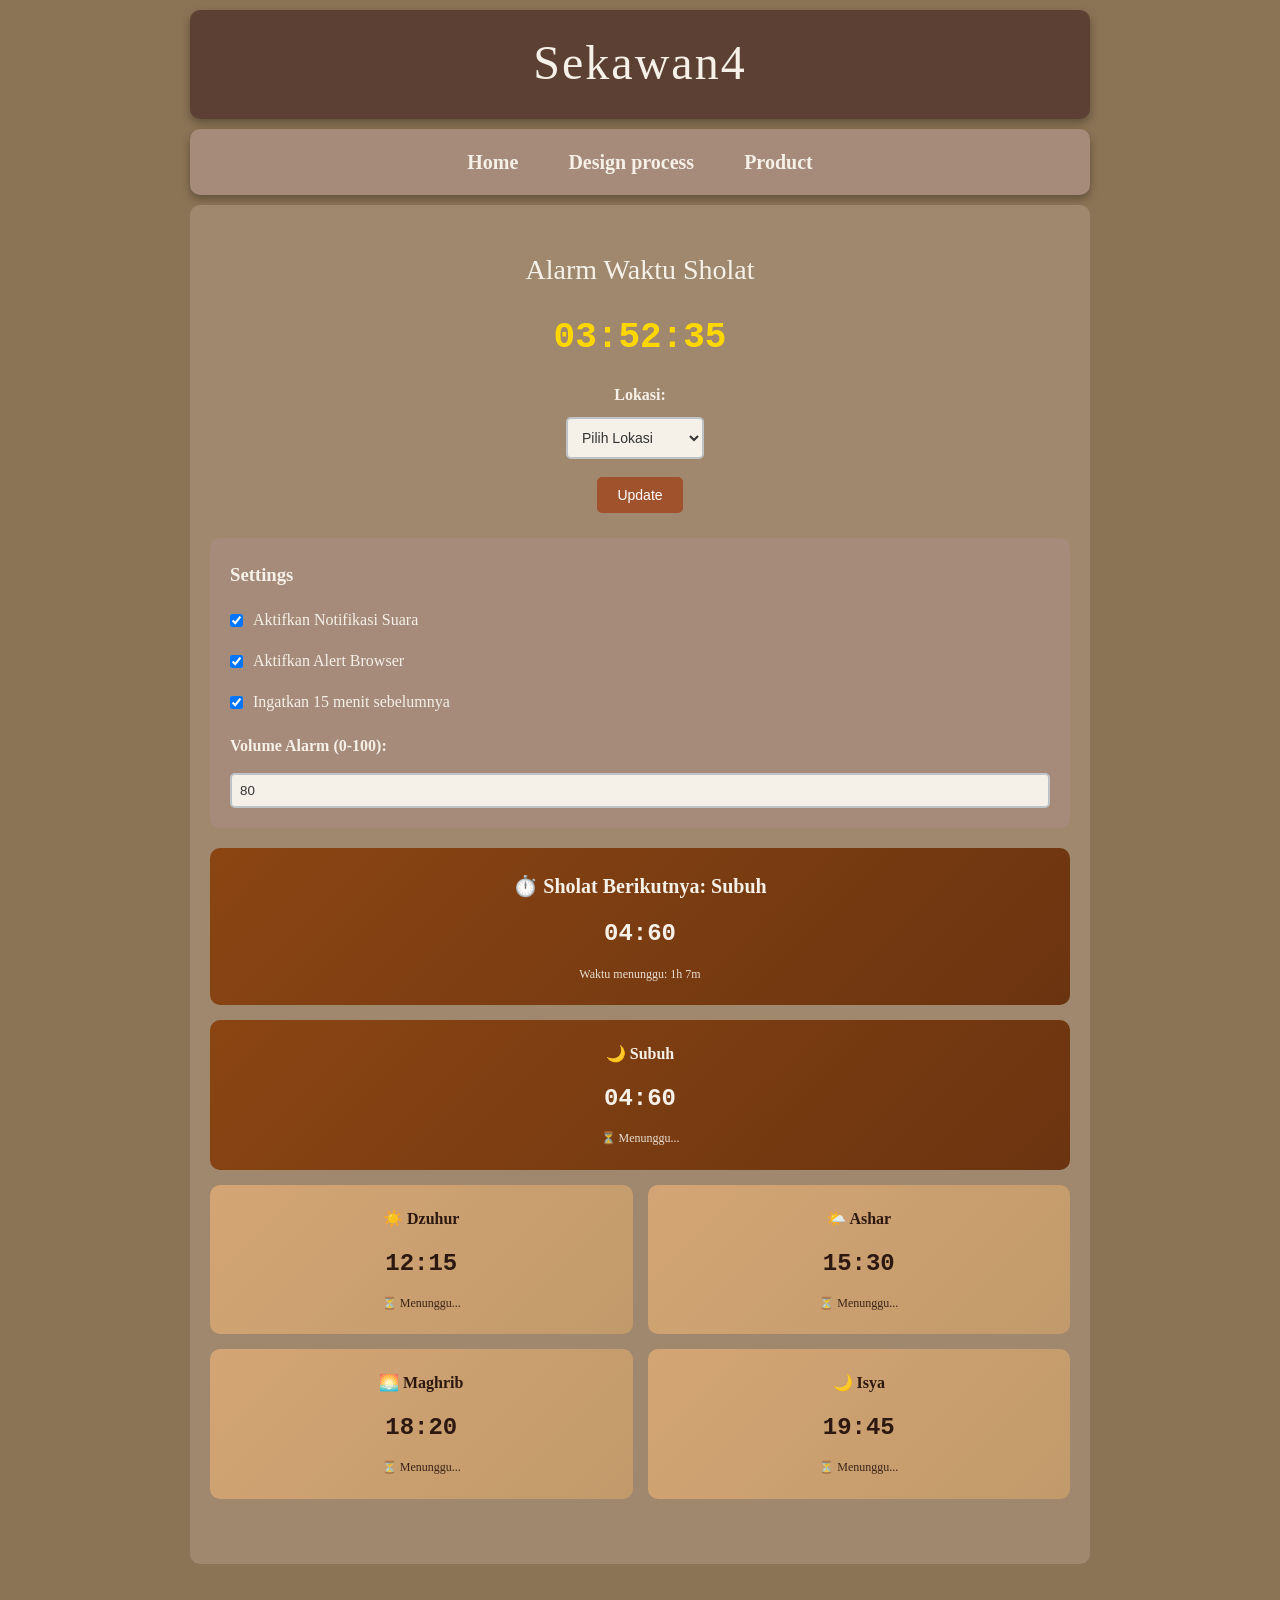
==== product.html @ 067e7aa8 "Update navigation links, add product page, and implement prayer time functionality" ====
<!doctype html>
<html lang="id">
  <head>
    <meta charset="UTF-8" />
    <meta name="viewport" content="width=device-width, initial-scale=1.0" />
    <title>Sekawan4 | Pengingat Sholat</title>
    <link rel="stylesheet" href="style.css" />
  </head>
  <body>
    <div class="header">
      <h1>Sekawan4</h1>
    </div>

    <nav>
      <a href="index.html">Home</a>
      <a href="design.html">Design process</a>
      <a href="product.html">Product</a>
    </nav>

    <div class="container">
      <div class="title">Alarm Waktu Sholat</div>
      <div class="current-time" id="currentTime">00:00:00</div>

      <div class="notification" id="notification"></div>

      <div class="location-input">
        <label>Lokasi:</label>
        <div>
          <select id="citySelect">
            <option value="custom">Pilih Lokasi</option>
            <option value="jakarta">Jakarta</option>
            <option value="surabaya">Surabaya</option>
            <option value="bandung">Bandung</option>
            <option value="medan">Medan</option>
            <option value="semarang">Semarang</option>
            <option value="yogyakarta">Yogyakarta</option>
            <option value="makassar">Makassar</option>
            <option value="palembang">Palembang</option>
            <option value="malang">Malang</option>
            <option value="custom">Lokasi Lainnya</option>
          </select>
          <input
            type="text"
            id="customLocation"
            placeholder="Kota"
            style="display: none"
          />
        </div>
        <button class="btn" style="margin-top: 2%" onclick="updateLocation()">
          Update
        </button>
      </div>

      <div class="settings">
        <h3 style="margin-bottom: 15px">Settings</h3>
        <label>
          <input type="checkbox" id="enableNotification" checked />
          Aktifkan Notifikasi Suara
        </label>
        <label>
          <input type="checkbox" id="enableAlert" checked />
          Aktifkan Alert Browser
        </label>
        <label>
          <input type="checkbox" id="enable15minBefore" checked />
          Ingatkan 15 menit sebelumnya
        </label>
        <div class="settings-group">
          <label>Volume Alarm (0-100):</label>
          <input
            type="number"
            id="volumeControl"
            min="0"
            max="100"
            value="80"
          />
        </div>

        <!-- <div class="test-mode-section">
          <h4>Mode Testing Manual</h4>
          <p style="font-size: 12px; margin-bottom: 10px; opacity: 0.9;">
            Masukkan waktu untuk menguji semua alarm
          </p>
          <div class="test-controls">
            <label>
              Jam:
              <input
                type="number"
                id="testHour"
                min="0"
                max="23"
                placeholder="00"
              />
            </label>
            <label>
              Menit:
              <input
                type="number"
                id="testMin"
                min="0"
                max="59"
                placeholder="00"
              />
            </label>
            <button class="btn-test" onclick="enableTestMode()">
              ✓ Aktifkan
            </button>
            <button class="btn-test danger" onclick="disableTestMode()">
              ✕ Matikan
            </button>
          </div>
          <button
            class="btn-test"
            onclick="testAllAlarms()"
            style="width: 100%"
          >
            Test Semua Alarm (Otomatis)
          </button>
        </div> -->
      </div>

      <div class="prayer-times" id="prayerTimes"></div>
    </div>

    <audio id="alarmAudio" preload="auto">
      <source
        src="[data-uri]"
        type="audio/wav"
      />
    </audio>

    <script src="script.js"></script>
  </body>
</html>
---- style.css ----
* {
  margin: 0;
  padding: 0;
  box-sizing: border-box;
  border-radius: 10px 10px 10px 10px;
}

body {
  font-family: Georgia, "Times New Roman", Times, serif;
  background-color: #8b7355;
  color: #f5f1e8;
  line-height: 1.8;
}

.header {
  background-color: #5c4033;
  max-width: 900px;
  margin: 0 auto;
  margin-top: 10px;
  padding: 10px 20px;
  text-align: center;
  border-bottom: 3px solid #5c4033;
  box-shadow: 0 4px 8px rgba(0, 0, 0, 0.3);
}

.header h1 {
  font-size: 3em;
  font-weight: normal;
  letter-spacing: 2px;
}

nav {
  background-color: #a68a7a;
  max-width: 900px;
  margin: 0 auto;
  margin-top: 10px;
  margin-bottom: 10px;
  padding: 15px 20px;
  display: flex;
  justify-content: center;
  gap: 50px;
  box-shadow: 0 4px 8px rgba(0, 0, 0, 0.3);
}

nav a {
  color: #f5f1e8;
  text-decoration: none;
  font-weight: bold;
  font-size: 20px;
  transition: opacity 0.3s;
}

nav a:hover {
  opacity: 0.8;
  text-decoration: underline;
}

.container {
  background-color: #a0886e;
  max-width: 900px;
  margin: 0 auto;
  margin-bottom: 50px;
  padding: 40px 20px;
}

.section {
  margin-bottom: 20px;
  padding: 5px 0;
}

.section:last-child {
  border-bottom: none;
  margin-bottom: 0;
}

.section h2 {
  font-size: 1.5em;
  margin-bottom: 20px;
  font-weight: normal;
}

.section p {
  margin-bottom: 20px;
  font-size: large;
  text-align: justify;
}

.members-list {
  margin: 20px 0;
  font-size: large;
  padding-left: 20px;
}

.members-list ol {
  margin-left: 20px;
}

.members-list li {
  margin-bottom: 8px;
}

.title {
  text-align: center;
  color: #f5f1e8;
  margin-bottom: 10px;
  font-size: 28px;
}

.location-input {
  margin-bottom: 25px;
  text-align: center;
}

.location-input label {
  display: block;
  margin-bottom: 8px;
  color: #f5f1e8;
  font-weight: bold;
}

.location-input input,
.location-input select {
  padding: 10px;
  border: 2px solid #bdc3c7;
  border-radius: 5px;
  font-size: 14px;
  margin-right: 10px;
  transition: border-color 0.3s;
  background-color: #f5f1e8;
  color: #333;
}

.location-input input:focus,
.location-input select:focus {
  outline: none;
  border-color: #a0522d;
}

.btn {
  padding: 10px 20px;
  background-color: #a0522d;
  color: white;
  border: none;
  border-radius: 5px;
  cursor: pointer;
  font-size: 14px;
  transition: background-color 0.3s;
}

.btn:hover {
  background-color: #8b4513;
}

.current-time {
  text-align: center;
  font-size: 36px;
  font-weight: bold;
  color: #ffd700;
  margin-bottom: 10px;
  font-family: "Courier New", monospace;
}

.prayer-times {
  display: grid;
  grid-template-columns: 1fr 1fr;
  gap: 15px;
  margin-bottom: 25px;
}

.prayer-card {
  background: linear-gradient(135deg, #d4a574 0%, #c19a6b 100%);
  color: #2c1810;
  padding: 20px;
  border-radius: 10px;
  text-align: center;
  transition:
    transform 0.3s,
    box-shadow 0.3s;
  position: relative;
  overflow: hidden;
}

.prayer-card:hover {
  transform: translateY(-5px);
  box-shadow: 0 10px 25px rgba(196, 164, 130, 0.5);
}

.prayer-card.next {
  background: linear-gradient(135deg, #8b4513 0%, #6b3410 100%);
  grid-column: 1 / -1;
  font-size: 18px;
  color: #f5f1e8;
}

.prayer-card.active {
  animation: pulse 1s infinite;
  box-shadow: 0 0 20px rgba(212, 165, 116, 0.9);
}

@keyframes pulse {
  0%,
  100% {
    box-shadow: 0 0 20px rgba(212, 165, 116, 0.9);
  }
  50% {
    box-shadow: 0 0 40px rgba(212, 165, 116, 1);
  }
}

.prayer-name {
  font-size: 16px;
  font-weight: bold;
  margin-bottom: 8px;
}

.prayer-time {
  font-size: 24px;
  font-weight: bold;
  font-family: "Courier New", monospace;
}

.prayer-status {
  font-size: 12px;
  margin-top: 8px;
  opacity: 0.9;
}

.settings {
  background: #a68a7a;
  padding: 20px;
  border-radius: 10px;
  margin-bottom: 20px;
  color: #f5f1e8;
}

.settings h3 {
  margin-top: 20px;
  margin-bottom: 15px;
  padding-top: 15px;
  border-top: 2px solid #8b4513;
}

.settings h3:first-child {
  border-top: none;
  margin-top: 0;
  padding-top: 0;
}

.settings label {
  display: flex;
  align-items: center;
  margin-bottom: 12px;
  cursor: pointer;
}

.settings input[type="checkbox"] {
  margin-right: 10px;
  cursor: pointer;
}

.settings-group {
  margin-top: 15px;
}

.settings-group label {
  display: block;
  margin-bottom: 8px;
  color: #f5f1e8;
  font-weight: bold;
}

.settings-group input[type="number"] {
  width: 100%;
  padding: 8px;
  border: 2px solid #bdc3c7;
  border-radius: 5px;
  margin-top: 5px;
  background-color: #f5f1e8;
  color: #333;
}

.test-mode-section {
  margin-top: 20px;
  padding: 15px;
  background-color: rgba(212, 165, 116, 0.2);
  border: 2px solid #d4a574;
  border-radius: 8px;
}

.test-mode-section h4 {
  margin-bottom: 12px;
  color: #d4a574;
  font-size: 16px;
}

.test-controls {
  display: flex;
  gap: 10px;
  margin-bottom: 12px;
  flex-wrap: wrap;
  align-items: center;
}

.test-controls input {
  width: 70px;
  padding: 8px;
  border: 2px solid #bdc3c7;
  border-radius: 5px;
  background-color: #f5f1e8;
  color: #333;
  font-size: 14px;
}

.test-controls label {
  margin: 0;
  color: #f5f1e8;
  font-weight: bold;
  display: flex;
  align-items: center;
  gap: 5px;
}

.btn-test {
  padding: 8px 15px;
  background-color: #d4a574;
  color: #2c1810;
  border: none;
  border-radius: 5px;
  cursor: pointer;
  font-size: 13px;
  font-weight: bold;
  transition: background-color 0.3s;
  margin-bottom: 8px;
}

.btn-test:hover {
  background-color: #c19a6b;
}

.btn-test.danger {
  background-color: #c19a6b;
  color: #f5f1e8;
}

.btn-test.danger:hover {
  background-color: #b8896b;
}

.notification {
  background: #a0522d;
  color: #f5f1e8;
  padding: 15px;
  border-radius: 5px;
  margin-bottom: 20px;
  display: none;
  text-align: center;
}

.notification.error {
  background: #c0392b;
}

.notification.info {
  background: #3498db;
}

.notification.success {
  background: #27ae60;
}

.notification.show {
  display: block;
  animation: slideIn 0.5s ease;
}

@keyframes slideIn {
  from {
    transform: translateY(-20px);
    opacity: 0;
  }
  to {
    transform: translateY(0);
    opacity: 1;
  }
}

@media (max-width: 768px) {
  body {
    padding: 0 20px;
  }
  .header h1 {
    font-size: 2em;
  }

  nav {
    flex-direction: column;
    gap: 15px;
    text-align: center;
  }

  .container {
    padding: 20px 15px;
  }

  .prayer-times {
    grid-template-columns: 1fr;
  }

  .prayer-card {
    padding: 15px;
  }

  .prayer-name {
    font-size: 14px;
  }

  .prayer-time {
    font-size: 20px;
  }
}
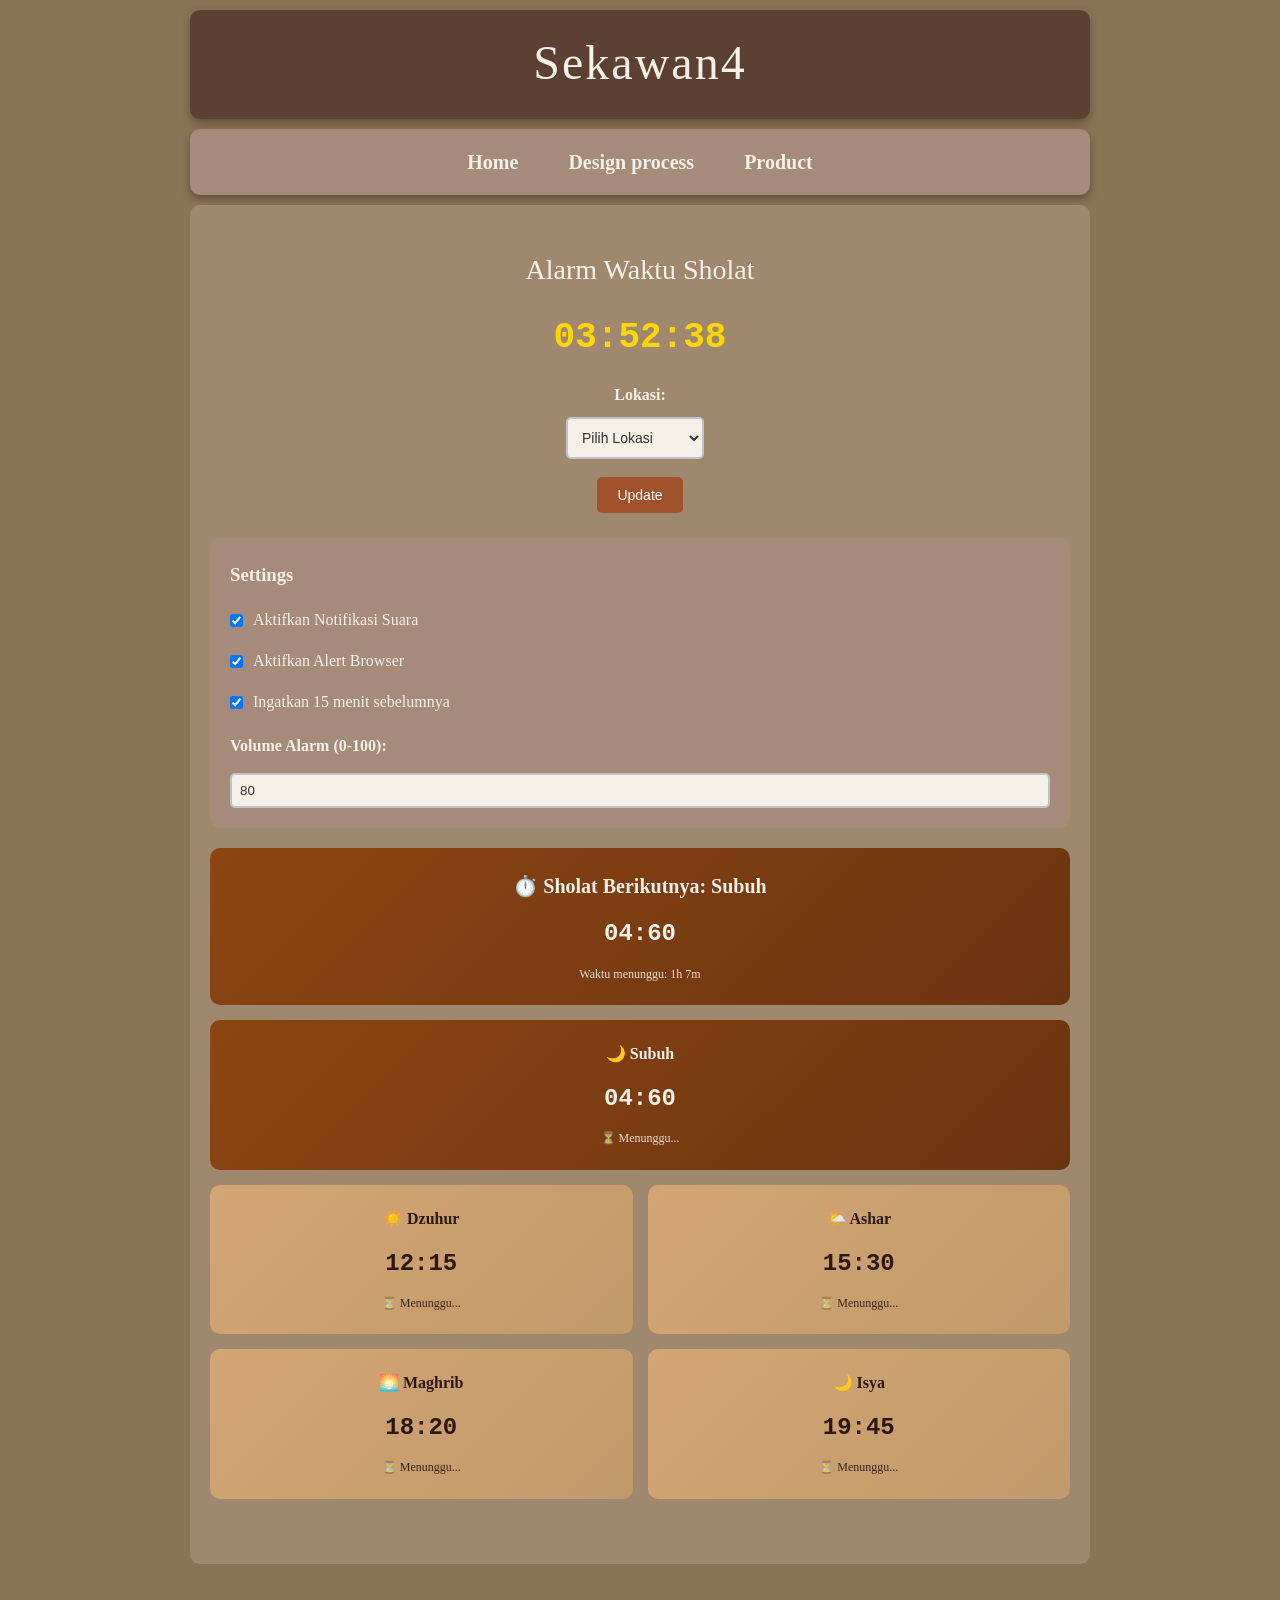
==== commit 7b64ea71: "Update page title from "Pengingat Sholat" to "Alarm Sholat"" ====
--- a/product.html
+++ b/product.html
@@ -3,7 +3,7 @@
   <head>
     <meta charset="UTF-8" />
     <meta name="viewport" content="width=device-width, initial-scale=1.0" />
-    <title>Sekawan4 | Pengingat Sholat</title>
+    <title>Sekawan4 | Alarm Sholat</title>
     <link rel="stylesheet" href="style.css" />
   </head>
   <body>
